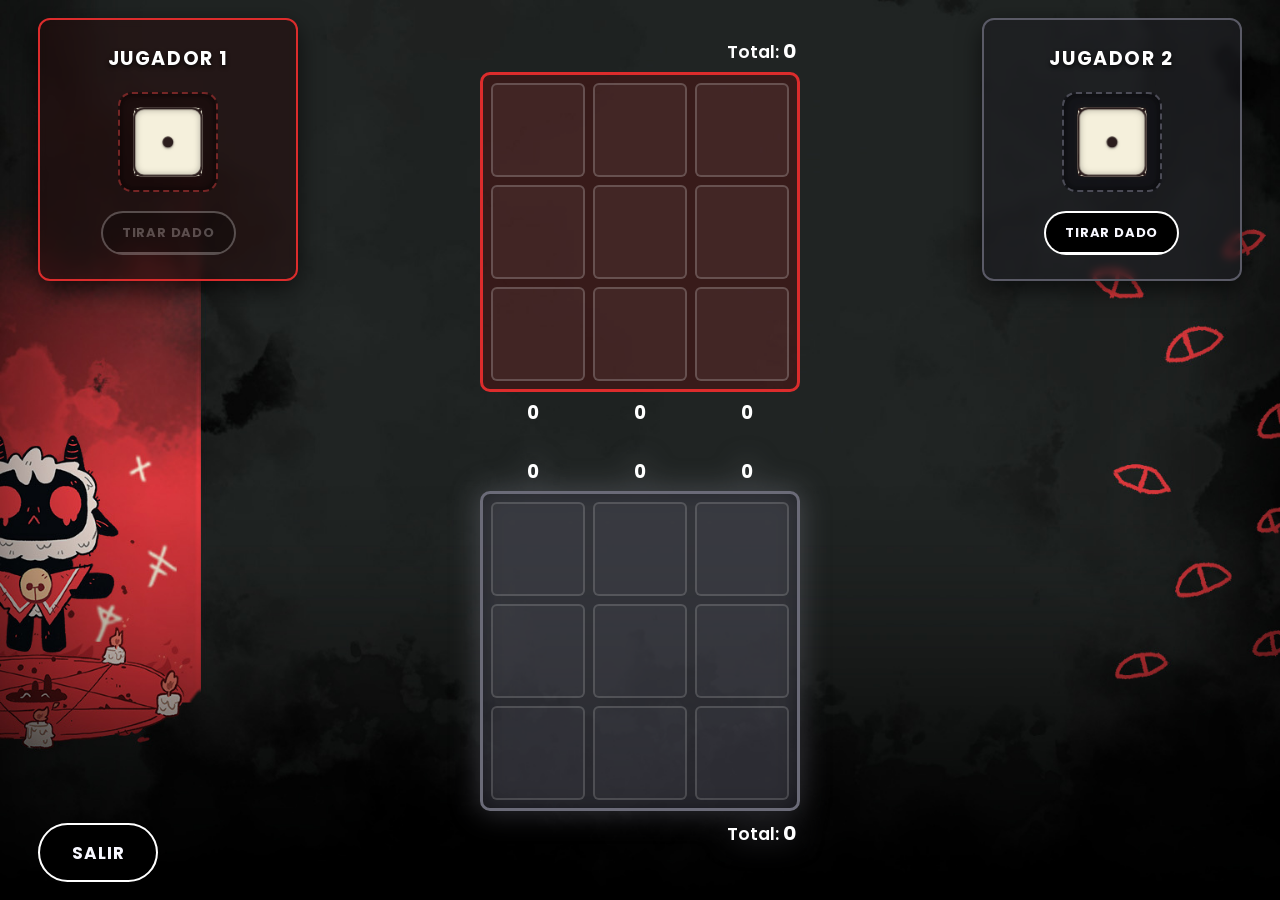
==== pages/game/game.html @ cfeeb136 "first commit" ====
<!DOCTYPE html>
<html lang="en">

<head>
  <meta charset="UTF-8">
  <meta name="viewport" content="width=device-width, initial-scale=1.0">
  <title>Matatena Game</title>
  <link rel="stylesheet" href="../../general.css">
  <link rel="stylesheet" href="game.css">
  <link rel="stylesheet" href="../../components/dice.css">
  <link rel="stylesheet" href="../../components/my-button.css">
</head>

<body class="game-body">

  <!-- Left Side Panel (Player 1 Controls & Card) -->
  <aside class="side-panel p1-side">
    <div class="player-card-box">
      <h2 class="player-title" id="p1-title">JUGADOR 1</h2>
      <div class="dice-box" id="p1-dice-box"></div>
      <button class="my-button roll-btn" id="p1-roll-btn" data-player="0">
        <span>TIRAR DADO</span>
      </button>
    </div>

    <!-- Exit Button at bottom left -->
    <div class="exit-button-container">
      <button class="my-button">
        <a href="../index/index.html"><span>SALIR</span></a>
      </button>
    </div>
  </aside>

  <!-- Center Area (Player Boards & Game Over Banner) -->
  <main class="game-area">
    <!-- Player 1 Board (Top) -->
    <div class="player-board" data-player="0">
      <div class="player-header">
        <span class="total-score">Total: <strong id="p1-total-score">0</strong></span>
      </div>
      <div class="player-area">
        <!-- Row 0 -->
        <button class="dice-area" data-player="0" data-column="0" data-row="0"></button>
        <button class="dice-area" data-player="0" data-column="1" data-row="0"></button>
        <button class="dice-area" data-player="0" data-column="2" data-row="0"></button>
        <!-- Row 1 -->
        <button class="dice-area" data-player="0" data-column="0" data-row="1"></button>
        <button class="dice-area" data-player="0" data-column="1" data-row="1"></button>
        <button class="dice-area" data-player="0" data-column="2" data-row="1"></button>
        <!-- Row 2 -->
        <button class="dice-area" data-player="0" data-column="0" data-row="2"></button>
        <button class="dice-area" data-player="0" data-column="1" data-row="2"></button>
        <button class="dice-area" data-player="0" data-column="2" data-row="2"></button>
      </div>
      <div class="column-scores" id="p1-column-scores">
        <div class="score-val" id="p1-col0">0</div>
        <div class="score-val" id="p1-col1">0</div>
        <div class="score-val" id="p1-col2">0</div>
      </div>
    </div>

    <!-- Game Over Banner (Hidden during gameplay) -->
    <div class="game-over-banner" id="game-over-banner" style="display: none;">
      <h2 class="winner-text" id="winner-text">¡HA GANADO JUGADOR 1!</h2>
      <button class="my-button restart-btn" id="restart-btn">
        <span>JUGAR DE NUEVO</span>
      </button>
    </div>

    <!-- Player 2 Board (Bottom) -->
    <div class="player-board" data-player="1">
      <div class="column-scores" id="p2-column-scores">
        <div class="score-val" id="p2-col0">0</div>
        <div class="score-val" id="p2-col1">0</div>
        <div class="score-val" id="p2-col2">0</div>
      </div>
      <div class="player-area">
        <!-- Row 0 -->
        <button class="dice-area" data-player="1" data-column="0" data-row="0"></button>
        <button class="dice-area" data-player="1" data-column="1" data-row="0"></button>
        <button class="dice-area" data-player="1" data-column="2" data-row="0"></button>
        <!-- Row 1 -->
        <button class="dice-area" data-player="1" data-column="0" data-row="1"></button>
        <button class="dice-area" data-player="1" data-column="1" data-row="1"></button>
        <button class="dice-area" data-player="1" data-column="2" data-row="1"></button>
        <!-- Row 2 -->
        <button class="dice-area" data-player="1" data-column="0" data-row="2"></button>
        <button class="dice-area" data-player="1" data-column="1" data-row="2"></button>
        <button class="dice-area" data-player="1" data-column="2" data-row="2"></button>
      </div>
      <div class="player-header">
        <span class="total-score">Total: <strong id="p2-total-score">0</strong></span>
      </div>
    </div>
  </main>

  <!-- Right Side Panel (Player 2 Controls & Card) -->
  <aside class="side-panel p2-side">
    <div class="player-card-box">
      <h2 class="player-title" id="p2-title">JUGADOR 2</h2>
      <div class="dice-box" id="p2-dice-box"></div>
      <button class="my-button roll-btn" id="p2-roll-btn" data-player="1">
        <span>TIRAR DADO</span>
      </button>
    </div>
  </aside>

  <!-- JavaScript Modules -->
  <script src="../../js/classes/dice.js"></script>
  <script src="../../js/classes/player.js"></script>
  <script src="../../js/utils/rules.js"></script>
  <script src="../../js/utils/status.js"></script>
  <script src="../../js/utils/3Ddice.js"></script>
  <script src="../../js/main.js"></script>
</body>

</html>
---- general.css ----
@import url("https://fonts.googleapis.com/css2?family=Poppins:wght@400;700&display=swap");

:root {
    --body-font: "Poppins", sans-serif;

    /* Responsive sizes for the matatena letters */
    --item-size: clamp(30px, 8vw, 80px);
    --gap-size: clamp(6px, 2vw, 24px);
    --inset-size: calc(var(--item-size) * 0.12);
    --font-size: calc(var(--item-size) * 0.35);

    --skin-color: #dc2c2c;
    --dark-black-color: #810303;
    --border-color: #ffffff;
    --white-color: #ffffff;
}

* {
    box-sizing: border-box;
}

body {
    margin: 0;
    padding: 0;
    width: 100vw;
    height: 100vh;
    overflow: hidden;
    font-family: var(--body-font);

    a {
        text-decoration: none;
        color: inherit;
    }
}
---- pages/game/game.css ----
.game-body {
    background-image: url("../../resources/game-background.jpg");
    background-size: cover;
    background-position: center;
    background-repeat: no-repeat;
    display: flex;
    justify-content: space-between;
    align-items: stretch;
    min-height: 100vh;
    height: 100vh;
    font-family: var(--body-font);
    overflow: hidden;
    padding: 2vh 3vw;
    box-sizing: border-box;

    /* -------------------------------------------------------------
       SIDE PANELS (JUGADOR 1 Left / JUGADOR 2 Right)
    ------------------------------------------------------------- */
    .side-panel {
        display: flex;
        flex-direction: column;
        justify-content: space-between;
        align-items: center;
        width: 260px;
        z-index: 100;

        .player-card-box {
            width: 100%;
            border-radius: 12px;
            padding: 1.5rem 1rem;
            display: flex;
            flex-direction: column;
            align-items: center;
            gap: 1.2rem;
            box-sizing: border-box;
            backdrop-filter: blur(4px);
            box-shadow: 0 8px 24px rgba(0, 0, 0, 0.6);

            .player-title {
                color: var(--white-color);
                font-size: 1.2rem;
                font-weight: 700;
                letter-spacing: 0.1rem;
                margin: 0;
                text-shadow: 0 2px 4px rgba(0, 0, 0, 0.8);
            }

            .dice-box {
                width: 100px;
                height: 100px;
                border-radius: 14px;
                display: flex;
                align-items: center;
                justify-content: center;
                box-shadow: inset 0 0 10px rgba(0, 0, 0, 0.6);
            }

            .my-button {
                position: relative;
                bottom: auto;
                left: auto;
                transform: none;
                padding: 0.6rem 1.2rem;
                font-size: 13px;
                white-space: nowrap;

                &.disabled,
                &:disabled {
                    opacity: 0.25;
                    cursor: not-allowed;
                    pointer-events: none;
                    filter: grayscale(100%);
                }
            }
        }

        /* Player 1 Side Panel (Red Cult Theme) */
        &.p1-side {
            .player-card-box {
                background-color: rgba(40, 10, 10, 0.45);
                border: 2px solid var(--skin-color);

                .dice-box {
                    background: rgba(20, 5, 5, 0.4);
                    border: 2px dashed rgba(255, 77, 77, 0.4);
                }
            }
        }

        /* Player 2 Side Panel (Dark / Greyish Theme) */
        &.p2-side {
            .player-card-box {
                background-color: rgba(30, 30, 35, 0.55);
                border: 2px solid #5a5a66;

                .dice-box {
                    background: rgba(15, 15, 20, 0.5);
                    border: 2px dashed rgba(160, 160, 180, 0.4);
                }
            }
        }

        .exit-button-container {
            width: 100%;
            display: flex;
            justify-content: flex-start;

            .my-button {
                position: relative;
                bottom: auto;
                left: auto;
                transform: none;
            }
        }
    }

    /* -------------------------------------------------------------
       CENTER GAME BOARDS AREA & GAME OVER BANNER
    ------------------------------------------------------------- */
    .game-area {
        display: flex;
        flex-direction: column;
        justify-content: flex-start;
        align-items: center;
        gap: 2rem;
        flex: 1;
        max-width: 500px;
        height: 100%;
        padding-top: 2vh;
        box-sizing: border-box;

        .game-over-banner {
            display: flex;
            flex-direction: column;
            align-items: center;
            justify-content: center;
            gap: 1.2rem;
            padding: 0;
            background: transparent;
            border: none;
            box-shadow: none;
            backdrop-filter: none;
            animation: popIn 0.3s cubic-bezier(0.175, 0.885, 0.32, 1.275) forwards;
            z-index: 200;

            .winner-text {
                color: var(--white-color);
                font-size: 1.6rem;
                font-weight: 800;
                text-shadow: 0 2px 10px rgba(0, 0, 0, 0.9);
                letter-spacing: 0.05rem;
                margin: 0;
                text-align: center;
            }

            .my-button {
                position: relative;
                bottom: auto;
                left: auto;
                transform: none;
                padding: 0.7rem 1.6rem;
                font-size: 14px;
            }
        }

        .player-board {
            display: flex;
            flex-direction: column;
            gap: 0.4rem;
            transition: opacity 0.3s, transform 0.3s;

            &.active-turn {
                opacity: 1;
                filter: drop-shadow(0 0 14px rgba(255, 60, 60, 0.6));
            }

            .player-header {
                display: flex;
                justify-content: flex-end;
                align-items: center;
                color: var(--white-color);
                font-weight: 600;
                font-size: 1rem;
                padding: 0 0.25rem;

                .total-score {
                    color: var(--white-color);
                    font-size: 1.1rem;

                    strong {
                        font-size: 1.25rem;
                        color: var(--white-color);
                    }
                }
            }

            .player-area {
                width: clamp(220px, 25vw, 340px);
                aspect-ratio: 1;
                border-radius: 10px;
                display: grid;
                grid-template-columns: repeat(3, 1fr);
                grid-template-rows: repeat(3, 1fr);
                gap: 0.5rem;
                padding: 0.5rem;
                box-sizing: border-box;

                .dice-area {
                    width: 100%;
                    height: 100%;
                    aspect-ratio: 1;
                    background-color: rgba(255, 255, 255, 0.05);
                    border: 2px solid rgba(255, 255, 255, 0.2);
                    border-radius: 6px;
                    box-sizing: border-box;
                    transition: background-color 0.2s, border-color 0.2s, transform 0.15s;
                    cursor: pointer;
                    display: flex;
                    justify-content: center;
                    align-items: center;
                    outline: none;

                    &:hover {
                        background-color: rgba(255, 255, 255, 0.15);
                        border-color: rgba(255, 255, 255, 0.7);
                    }

                    &.has-dice {
                        background-color: rgba(0, 0, 0, 0.15);
                    }
                }
            }

            /* Player 1 Board Style (Red Cult Theme) */
            &[data-player="0"] {
                .player-area {
                    background-color: rgba(129, 3, 3, 0.25);
                    border: 3px solid var(--skin-color);
                }
            }

            /* Player 2 Board Style (Dark Greyish Theme) */
            &[data-player="1"] {
                &.active-turn {
                    filter: drop-shadow(0 0 14px rgba(180, 180, 200, 0.5));
                }

                .player-area {
                    background-color: rgba(35, 35, 42, 0.45);
                    border: 3px solid #6b6b78;

                    .dice-area {
                        background-color: rgba(255, 255, 255, 0.03);
                        border-color: rgba(255, 255, 255, 0.15);

                        &:hover {
                            background-color: rgba(255, 255, 255, 0.1);
                            border-color: rgba(255, 255, 255, 0.5);
                        }
                    }
                }
            }

            .column-scores {
                display: flex;
                flex-direction: row;
                justify-content: space-around;
                padding: 0;
                color: var(--white-color);
                font-weight: 700;
                font-size: 1.15rem;
                box-sizing: border-box;

                .score-val {
                    width: 33.33%;
                    text-align: center;
                }
            }
        }
    }
}
---- components/dice.css ----
/* -------------------------------------------------------------
   3D CUBE STYLING & ROTATION
------------------------------------------------------------- */
.cube-container {
    width: 64px;
    height: 64px;
    perspective: 400px;
    display: flex;
    justify-content: center;
    align-items: center;

    .cube {
        width: 100%;
        height: 100%;
        position: relative;
        transform-style: preserve-3d;
        transition: transform 1s cubic-bezier(0.2, 0.8, 0.3, 1);

        .cube-face {
            position: absolute;
            width: 64px;
            height: 64px;
            background: #f5f0dc;
            border: 2px solid #2b1d1d;
            border-radius: 10px;
            box-sizing: border-box;
            display: flex;
            align-items: center;
            justify-content: center;
            box-shadow: inset 0 0 6px rgba(0, 0, 0, 0.3);

            &.face-1 {
                transform: translateZ(32px);
            }

            &.face-2 {
                transform: rotateY(180deg) translateZ(32px);
            }

            &.face-3 {
                transform: rotateY(90deg) translateZ(32px);
            }

            &.face-4 {
                transform: rotateY(-90deg) translateZ(32px);
            }

            &.face-5 {
                transform: rotateX(90deg) translateZ(32px);
            }

            &.face-6 {
                transform: rotateX(-90deg) translateZ(32px);
            }
        }
    }
}

/* PIPS GRID (DOTS) */
.pips-grid {
    width: 80%;
    height: 80%;
    display: grid;
    grid-template-columns: repeat(3, 1fr);
    grid-template-rows: repeat(3, 1fr);
    align-items: center;
    justify-items: center;

    .pip {
        width: 10px;
        height: 10px;
        background-color: #2b1d1d;
        border-radius: 50%;
        box-shadow: 0 1px 2px rgba(0, 0, 0, 0.4);
    }
}

/* Specific Pip Positions */
.pips-1 .pip-1 {
    grid-column: 2;
    grid-row: 2;
}

.pips-2 {
    .pip-1 {
        grid-column: 1;
        grid-row: 1;
    }

    .pip-2 {
        grid-column: 3;
        grid-row: 3;
    }
}

.pips-3 {
    .pip-1 {
        grid-column: 1;
        grid-row: 1;
    }

    .pip-2 {
        grid-column: 2;
        grid-row: 2;
    }

    .pip-3 {
        grid-column: 3;
        grid-row: 3;
    }
}

.pips-4 {
    .pip-1 {
        grid-column: 1;
        grid-row: 1;
    }

    .pip-2 {
        grid-column: 3;
        grid-row: 1;
    }

    .pip-3 {
        grid-column: 1;
        grid-row: 3;
    }

    .pip-4 {
        grid-column: 3;
        grid-row: 3;
    }
}

.pips-5 {
    .pip-1 {
        grid-column: 1;
        grid-row: 1;
    }

    .pip-2 {
        grid-column: 3;
        grid-row: 1;
    }

    .pip-3 {
        grid-column: 2;
        grid-row: 2;
    }

    .pip-4 {
        grid-column: 1;
        grid-row: 3;
    }

    .pip-5 {
        grid-column: 3;
        grid-row: 3;
    }
}

.pips-6 {
    .pip-1 {
        grid-column: 1;
        grid-row: 1;
    }

    .pip-2 {
        grid-column: 1;
        grid-row: 2;
    }

    .pip-3 {
        grid-column: 1;
        grid-row: 3;
    }

    .pip-4 {
        grid-column: 3;
        grid-row: 1;
    }

    .pip-5 {
        grid-column: 3;
        grid-row: 2;
    }

    .pip-6 {
        grid-column: 3;
        grid-row: 3;
    }
}

/* -------------------------------------------------------------
   BOARD DICE (Cult of the Lamb Style & Animations)
------------------------------------------------------------- */
@keyframes popIn {
    0% {
        transform: scale(0.2);
        opacity: 0;
    }

    70% {
        transform: scale(1.1);
        opacity: 1;
    }

    100% {
        transform: scale(1);
        opacity: 1;
    }
}

@keyframes shrinkOut {
    0% {
        transform: scale(1);
        opacity: 1;
    }

    100% {
        transform: scale(0);
        opacity: 0;
    }
}

.board-dice-face {
    width: 88%;
    aspect-ratio: 1;
    border-radius: 8px;
    display: flex;
    align-items: center;
    justify-content: center;
    box-shadow: inset 0 0 4px rgba(0, 0, 0, 0.4), 0 3px 6px rgba(0, 0, 0, 0.5);
    border: 2px solid #2b1d1d;
    transition: background 0.3s, transform 0.2s;
    box-sizing: border-box;

    &.pop-in {
        animation: popIn 0.25s cubic-bezier(0.175, 0.885, 0.32, 1.275) forwards;
    }

    &.shrinking {
        animation: shrinkOut 0.2s ease-in forwards !important;
    }
}

/* Single Dice (Ivory/Beige) */
.dice-area.match-single {
    .board-dice-face {
        background: #f5f0dc;

        .pip {
            background-color: #2b1d1d;
        }
    }
}

/* Double Match (Blue Highlight like Cult of the Lamb) */
.dice-area.match-double {
    .board-dice-face {
        background: #5c9bcf;
        border-color: #1d4d75;

        .pip {
            background-color: #0d2336;
        }
    }
}

/* Triple Match (Gold/Yellow Highlight like Cult of the Lamb) */
.dice-area.match-triple {
    .board-dice-face {
        background: #e6be48;
        border-color: #7a5c10;

        .pip {
            background-color: #3b2b00;
        }
    }
}
---- components/my-button.css ----
/* From Uiverse.io by BHARGAVPATEL1244 */
.my-button {
    outline: none;
    cursor: pointer;
    border: none;
    padding: 0.9rem 2rem;
    margin: 0;
    font-family: inherit;
    font-size: 17px;
    letter-spacing: 0.05rem;
    font-weight: 700;
    border-radius: 500px;
    overflow: hidden;
    background: #ffffff;
    color: ghostwhite;
    position: absolute;
    bottom: 5rem;
    left: 50%;
    transform: translateX(-50%);
    display: inline-block;
    border: 2px solid rgb(255, 255, 255);

    span {
        position: relative;
        z-index: 10;
        transition: color 0.4s;
    }

    &:hover span {
        color: black;
    }

    &::before,
    &::after {
        content: "";
        position: absolute;
        top: 0;
        left: 0;
        width: 100%;
        height: 100%;
        z-index: 0;
    }

    &::before {
        background: #000;
        width: 120%;
        left: -10%;
        transform: skew(30deg);
        transition: transform 0.4s cubic-bezier(0.3, 1, 0.8, 1);
    }

    &:hover::before {
        transform: translate3d(120%, 0, 0);
    }
}
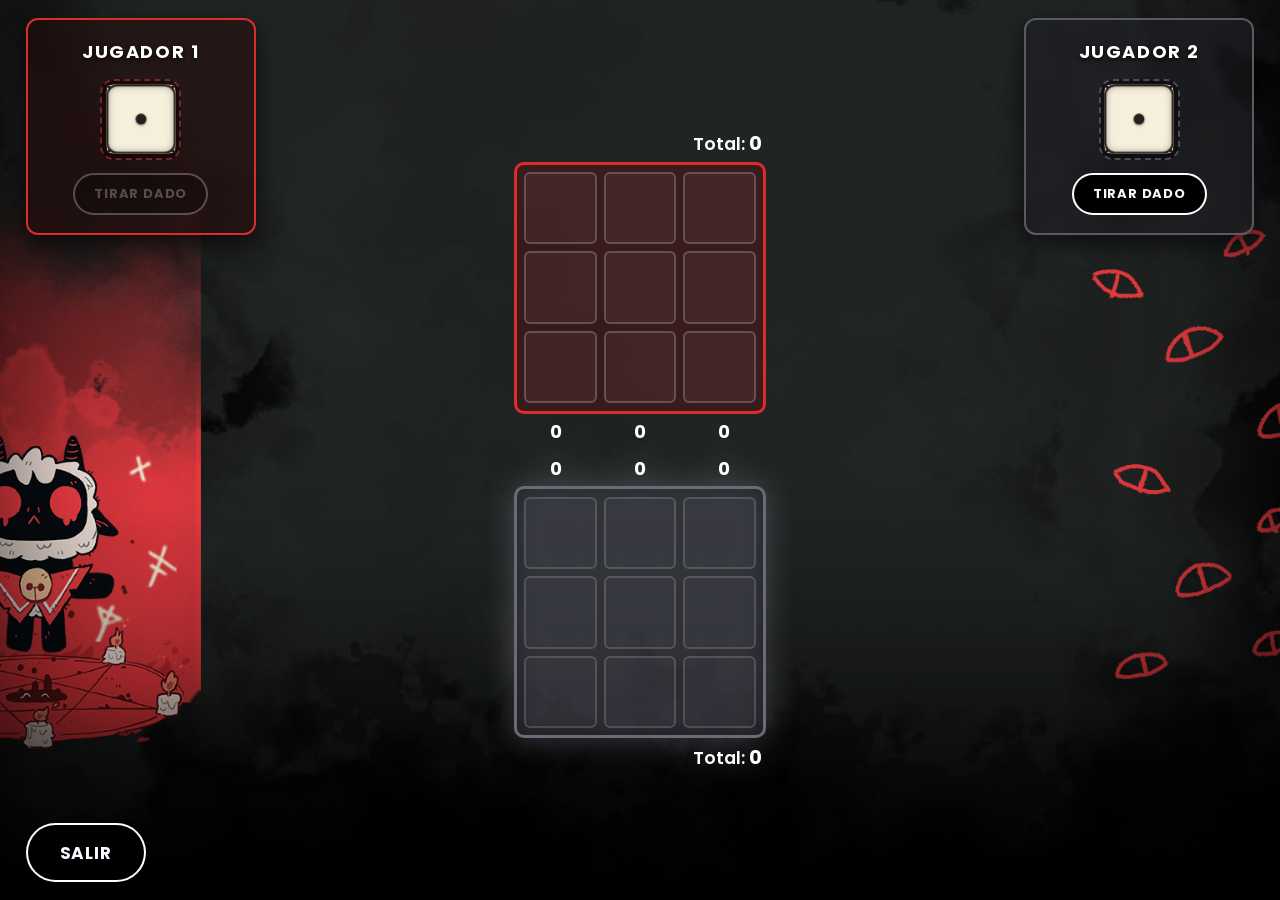
==== commit 372aac83: "responsive" ====
--- a/pages/game/game.html
+++ b/pages/game/game.html
@@ -15,7 +15,7 @@
 
   <!-- Left Side Panel (Player 1 Controls & Card) -->
   <aside class="side-panel p1-side">
-    <div class="player-card-box">
+    <div class="player-card-box p1-card">
       <h2 class="player-title" id="p1-title">JUGADOR 1</h2>
       <div class="dice-box" id="p1-dice-box"></div>
       <button class="my-button roll-btn" id="p1-roll-btn" data-player="0">
@@ -25,7 +25,7 @@
 
     <!-- Exit Button at bottom left -->
     <div class="exit-button-container">
-      <button class="my-button">
+      <button class="my-button exit-btn">
         <a href="../index/index.html"><span>SALIR</span></a>
       </button>
     </div>
@@ -96,7 +96,7 @@
 
   <!-- Right Side Panel (Player 2 Controls & Card) -->
   <aside class="side-panel p2-side">
-    <div class="player-card-box">
+    <div class="player-card-box p2-card">
       <h2 class="player-title" id="p2-title">JUGADOR 2</h2>
       <div class="dice-box" id="p2-dice-box"></div>
       <button class="my-button roll-btn" id="p2-roll-btn" data-player="1">
--- a/pages/game/game.css
+++ b/pages/game/game.css
@@ -5,40 +5,43 @@
     background-repeat: no-repeat;
     display: flex;
     justify-content: space-between;
-    align-items: stretch;
+    align-items: center;
     min-height: 100vh;
     height: 100vh;
     font-family: var(--body-font);
     overflow: hidden;
-    padding: 2vh 3vw;
+    padding: 1.5vh 2vw;
     box-sizing: border-box;
 
     /* -------------------------------------------------------------
-       SIDE PANELS (JUGADOR 1 Left / JUGADOR 2 Right)
+       SIDE PANELS (DESKTOP: JUGADOR 1 Left / JUGADOR 2 Right)
     ------------------------------------------------------------- */
     .side-panel {
         display: flex;
         flex-direction: column;
         justify-content: space-between;
         align-items: center;
-        width: 260px;
+        width: clamp(170px, 18vw, 240px);
+        height: 100%;
+        max-height: 96vh;
         z-index: 100;
+        box-sizing: border-box;
 
         .player-card-box {
             width: 100%;
             border-radius: 12px;
-            padding: 1.5rem 1rem;
+            padding: clamp(0.8rem, 2vh, 1.3rem) clamp(0.6rem, 1vw, 1rem);
             display: flex;
             flex-direction: column;
             align-items: center;
-            gap: 1.2rem;
+            gap: clamp(0.4rem, 1.5vh, 0.9rem);
             box-sizing: border-box;
             backdrop-filter: blur(4px);
             box-shadow: 0 8px 24px rgba(0, 0, 0, 0.6);
 
             .player-title {
                 color: var(--white-color);
-                font-size: 1.2rem;
+                font-size: clamp(0.95rem, 2vh, 1.2rem);
                 font-weight: 700;
                 letter-spacing: 0.1rem;
                 margin: 0;
@@ -46,8 +49,8 @@
             }
 
             .dice-box {
-                width: 100px;
-                height: 100px;
+                width: clamp(60px, 9vh, 90px);
+                height: clamp(60px, 9vh, 90px);
                 border-radius: 14px;
                 display: flex;
                 align-items: center;
@@ -60,8 +63,8 @@
                 bottom: auto;
                 left: auto;
                 transform: none;
-                padding: 0.6rem 1.2rem;
-                font-size: 13px;
+                padding: clamp(0.4rem, 1vh, 0.6rem) clamp(0.8rem, 1.5vw, 1.2rem);
+                font-size: clamp(11px, 1.5vh, 13px);
                 white-space: nowrap;
 
                 &.disabled,
@@ -120,13 +123,14 @@
     .game-area {
         display: flex;
         flex-direction: column;
-        justify-content: flex-start;
+        justify-content: center;
         align-items: center;
-        gap: 2rem;
+        gap: clamp(0.3rem, 1.2vh, 1rem);
         flex: 1;
         max-width: 500px;
         height: 100%;
-        padding-top: 2vh;
+        max-height: 96vh;
+        padding: 0;
         box-sizing: border-box;
 
         .game-over-banner {
@@ -134,7 +138,7 @@
             flex-direction: column;
             align-items: center;
             justify-content: center;
-            gap: 1.2rem;
+            gap: 0.8rem;
             padding: 0;
             background: transparent;
             border: none;
@@ -145,7 +149,7 @@
 
             .winner-text {
                 color: var(--white-color);
-                font-size: 1.6rem;
+                font-size: clamp(1.1rem, 2.5vh, 1.5rem);
                 font-weight: 800;
                 text-shadow: 0 2px 10px rgba(0, 0, 0, 0.9);
                 letter-spacing: 0.05rem;
@@ -158,15 +162,16 @@
                 bottom: auto;
                 left: auto;
                 transform: none;
-                padding: 0.7rem 1.6rem;
-                font-size: 14px;
+                padding: 0.6rem 1.4rem;
+                font-size: 13px;
             }
         }
 
         .player-board {
             display: flex;
             flex-direction: column;
-            gap: 0.4rem;
+            align-items: center;
+            gap: 0.25rem;
             transition: opacity 0.3s, transform 0.3s;
 
             &.active-turn {
@@ -177,32 +182,34 @@
             .player-header {
                 display: flex;
                 justify-content: flex-end;
+                width: 100%;
                 align-items: center;
                 color: var(--white-color);
                 font-weight: 600;
-                font-size: 1rem;
+                font-size: clamp(0.85rem, 1.8vh, 1rem);
                 padding: 0 0.25rem;
 
                 .total-score {
                     color: var(--white-color);
-                    font-size: 1.1rem;
+                    font-size: clamp(0.9rem, 2vh, 1.1rem);
 
                     strong {
-                        font-size: 1.25rem;
+                        font-size: clamp(1rem, 2.2vh, 1.25rem);
                         color: var(--white-color);
                     }
                 }
             }
 
             .player-area {
-                width: clamp(220px, 25vw, 340px);
+                width: clamp(170px, min(26vw, 28vh), 330px);
+                height: clamp(170px, min(26vw, 28vh), 330px);
                 aspect-ratio: 1;
                 border-radius: 10px;
                 display: grid;
                 grid-template-columns: repeat(3, 1fr);
                 grid-template-rows: repeat(3, 1fr);
-                gap: 0.5rem;
-                padding: 0.5rem;
+                gap: clamp(0.25rem, 0.8vh, 0.5rem);
+                padding: clamp(0.25rem, 0.8vh, 0.5rem);
                 box-sizing: border-box;
 
                 .dice-area {
@@ -265,10 +272,11 @@
                 display: flex;
                 flex-direction: row;
                 justify-content: space-around;
+                width: 100%;
                 padding: 0;
                 color: var(--white-color);
                 font-weight: 700;
-                font-size: 1.15rem;
+                font-size: clamp(0.95rem, 2vh, 1.15rem);
                 box-sizing: border-box;
 
                 .score-val {
@@ -278,4 +286,149 @@
             }
         }
     }
+}
+
+/* -------------------------------------------------------------
+   MOBILE LAYOUT RESPONSIVENESS (Max Width 768px)
+------------------------------------------------------------- */
+@media (max-width: 768px) {
+    .game-body {
+        display: grid;
+        grid-template-columns: 1fr 1fr;
+        grid-template-rows: auto auto auto;
+        grid-template-areas:
+            "p1card p2card"
+            "gameboard gameboard"
+            "exitbtn exitbtn";
+        gap: 0.5rem;
+        padding: 0.5rem 0.5rem 1.5rem 0.5rem;
+        height: auto;
+        min-height: 100vh;
+        overflow-y: auto;
+        overflow-x: hidden;
+        justify-items: center;
+        align-items: start;
+
+        .side-panel {
+            display: contents;
+
+            .player-card-box {
+                padding: 0.45rem 0.35rem;
+                gap: 0.3rem;
+
+                &.p1-card {
+                    grid-area: p1card;
+                    width: 100%;
+                    max-width: 210px;
+                }
+
+                &.p2-card {
+                    grid-area: p2card;
+                    width: 100%;
+                    max-width: 210px;
+                }
+
+                .player-title {
+                    font-size: clamp(0.75rem, 3.5vw, 0.9rem);
+                    letter-spacing: 0.05rem;
+                }
+
+                .dice-box {
+                    width: 48px;
+                    height: 48px;
+                    border-radius: 10px;
+
+                    .cube-container {
+                        transform: scale(0.7);
+                        transform-origin: center center;
+                    }
+                }
+
+                .my-button {
+                    padding: 0.3rem 0.6rem;
+                    font-size: 11px;
+                    letter-spacing: 0.02rem;
+                }
+            }
+
+            .exit-button-container {
+                grid-area: exitbtn;
+                width: 100%;
+                display: flex;
+                justify-content: center;
+                margin-top: 0.2rem;
+
+                .my-button {
+                    position: relative;
+                    bottom: auto;
+                    left: auto;
+                    transform: none;
+                    padding: 0.35rem 1.2rem;
+                    font-size: 11px;
+                }
+            }
+        }
+
+        .game-area {
+            grid-area: gameboard;
+            width: 100%;
+            max-width: 440px;
+            height: auto;
+            max-height: none;
+            gap: 0.35rem;
+            flex: none;
+
+            .player-board {
+                gap: 0.2rem;
+                width: 100%;
+                justify-content: center;
+                align-items: center;
+
+                .player-header {
+                    justify-content: center;
+                    padding: 0 0.5rem;
+
+                    .total-score {
+                        font-size: 0.85rem;
+
+                        strong {
+                            font-size: 1rem;
+                        }
+                    }
+                }
+
+                .player-area {
+                    width: min(65vw, 210px);
+                    height: min(65vw, 210px);
+                    padding: 0.3rem;
+                    gap: 0.3rem;
+                    border-radius: 8px;
+                    border-width: 2px;
+
+                    .dice-area {
+                        border-radius: 5px;
+                        border-width: 1.5px;
+                    }
+                }
+
+                .column-scores {
+                    font-size: 0.85rem;
+                    width: min(65vw, 210px);
+                }
+            }
+
+            .game-over-banner {
+                gap: 0.4rem;
+
+                .winner-text {
+                    font-size: 1.1rem;
+                }
+
+                .my-button {
+                    padding: 0.35rem 0.9rem;
+                    font-size: 11px;
+                }
+            }
+        }
+    }
 }
--- a/components/my-button.css
+++ b/components/my-button.css
@@ -19,6 +19,14 @@
     transform: translateX(-50%);
     display: inline-block;
     border: 2px solid rgb(255, 255, 255);
+
+    a {
+        color: inherit;
+        text-decoration: none;
+        display: inline-block;
+        width: 100%;
+        height: 100%;
+    }
 
     span {
         position: relative;
